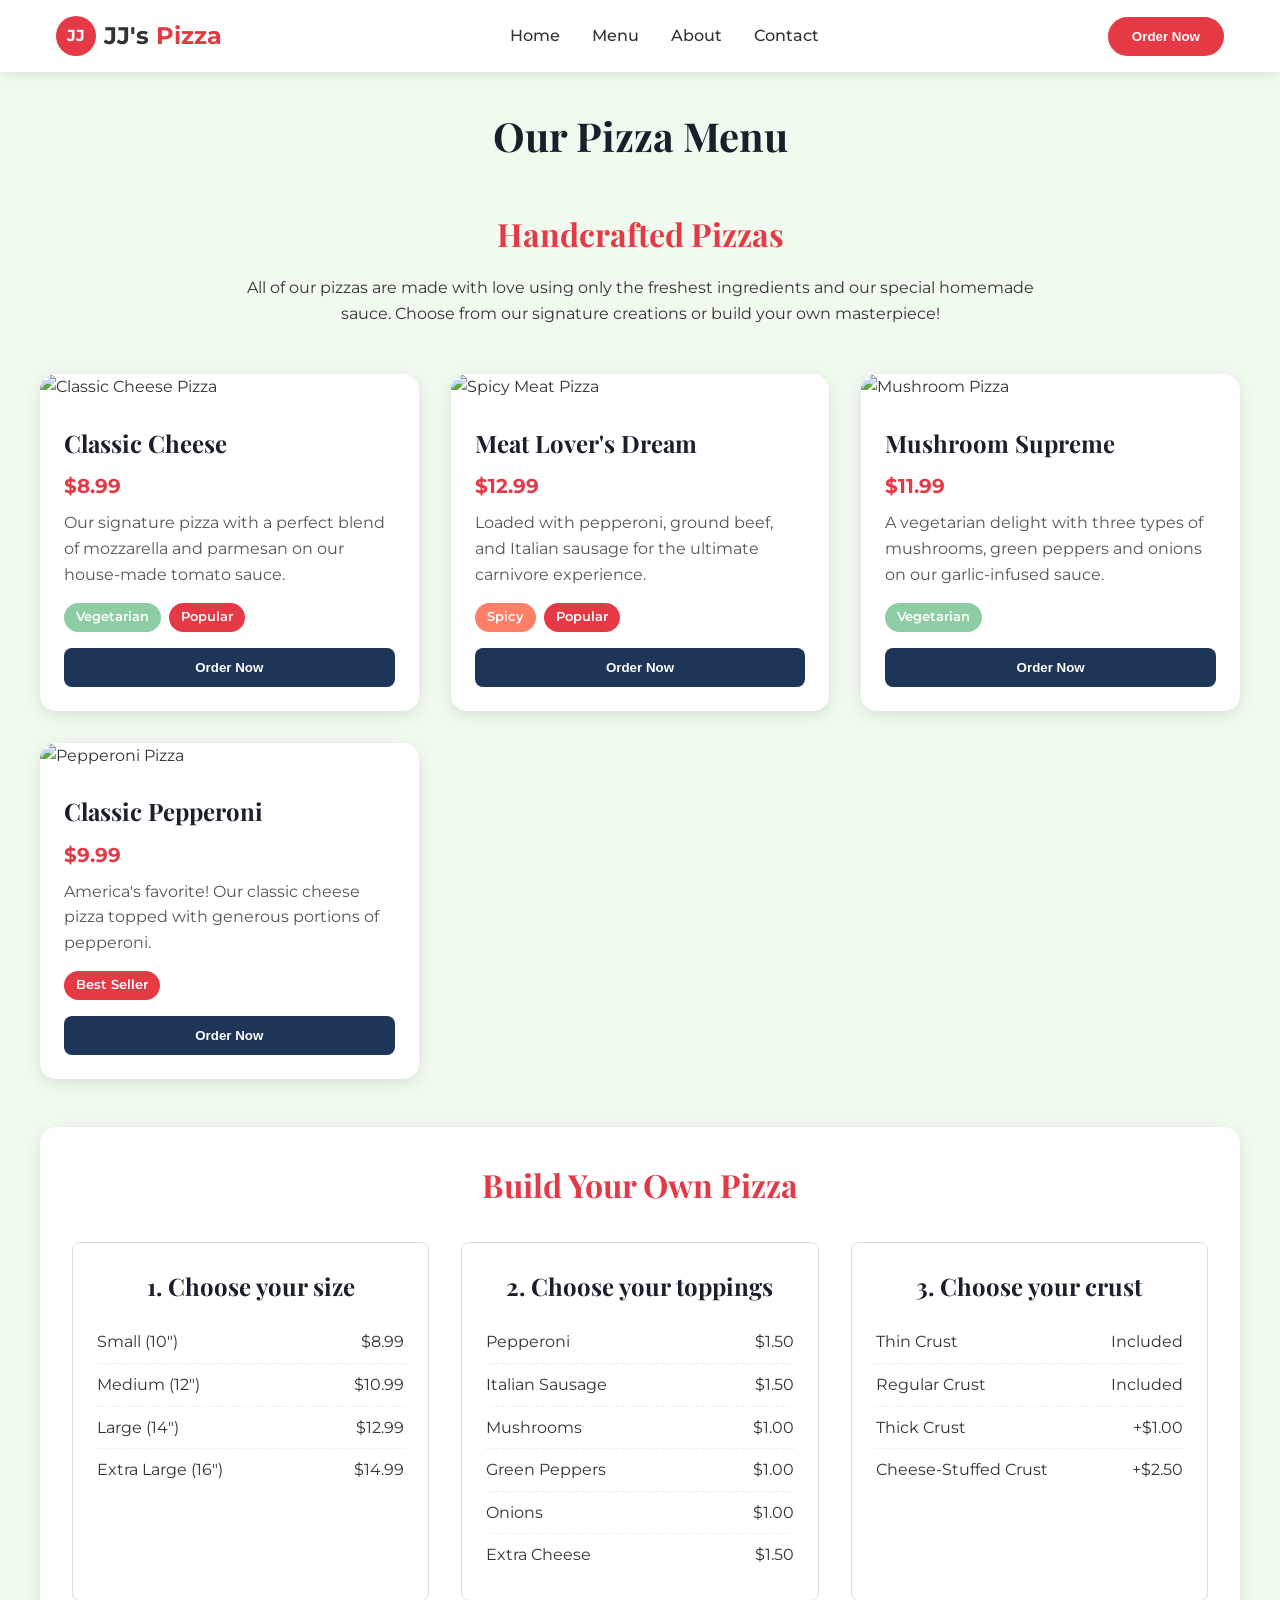
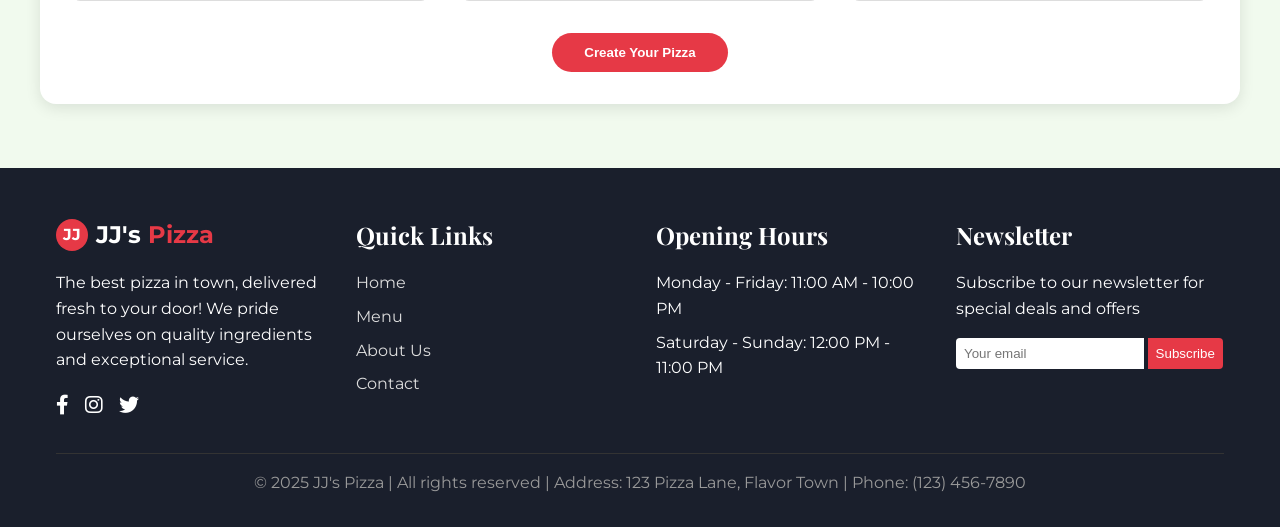
==== menu.html @ 58b64097 "Create menu.html" ====
<!DOCTYPE html>
<html lang="en">
<head>
    <meta charset="UTF-8">
    <meta name="viewport" content="width=device-width, initial-scale=1.0">
    <title>JJ's Pizza - Our Menu</title>
    <style>
        /* Basic reset */
        * {
            margin: 0;
            padding: 0;
            box-sizing: border-box;
        }
        
        /* Typography */
        body {
            font-family: 'Montserrat', sans-serif;
            line-height: 1.6;
            color: #333;
            background-color: #f1faee;
        }
        
        h1, h2, h3 {
            font-family: 'Playfair Display', serif;
            color: #1A1F2C;
            margin-bottom: 1rem;
        }
        
        h1 {
            font-size: 2.5rem;
            margin-bottom: 0.5rem;
            text-align: center;
            padding-top: 2rem;
        }
        
        h2 {
            font-size: 2rem;
            color: #e63946;
        }
        
        h3 {
            font-size: 1.5rem;
        }
        
        p {
            margin-bottom: 1rem;
        }
        
        a {
            text-decoration: none;
            color: #e63946;
            transition: color 0.3s;
        }
        
        a:hover {
            color: #1d3557;
        }
        
        /* Layout */
        .container {
            max-width: 1200px;
            margin: 0 auto;
            padding: 0 1rem;
        }
        
        /* Header & Navigation */
        header {
            background-color: white;
            box-shadow: 0 2px 10px rgba(0, 0, 0, 0.1);
            position: sticky;
            top: 0;
            z-index: 100;
        }
        
        nav {
            display: flex;
            justify-content: space-between;
            align-items: center;
            padding: 1rem 0;
        }
        
        .logo {
            display: flex;
            align-items: center;
            gap: 0.5rem;
        }
        
        .logo-circle {
            width: 2.5rem;
            height: 2.5rem;
            background-color: #e63946;
            border-radius: 50%;
            display: flex;
            align-items: center;
            justify-content: center;
            color: white;
            font-weight: bold;
        }
        
        .nav-links {
            display: flex;
            gap: 2rem;
        }
        
        .nav-links a {
            font-weight: 500;
            color: #333;
        }
        
        .nav-links a:hover {
            color: #e63946;
        }
        
        .order-btn {
            background-color: #e63946;
            color: white;
            padding: 0.75rem 1.5rem;
            border-radius: 9999px;
            font-weight: 600;
            border: none;
            cursor: pointer;
            transition: background-color 0.3s;
        }
        
        .order-btn:hover {
            background-color: #c1121f;
            color: white;
        }
        
        /* Mobile menu */
        .mobile-menu-btn {
            display: none;
            background: none;
            border: none;
            font-size: 1.5rem;
            cursor: pointer;
            color: #333;
        }
        
        .mobile-menu {
            display: none;
            flex-direction: column;
            background-color: white;
            padding: 1rem;
            gap: 1rem;
            box-shadow: 0 4px 6px rgba(0, 0, 0, 0.1);
        }
        
        /* Menu Section */
        .menu-section {
            padding: 2rem 0 4rem;
        }
        
        .menu-intro {
            text-align: center;
            max-width: 800px;
            margin: 0 auto 3rem;
        }
        
        .menu-grid {
            display: grid;
            grid-template-columns: repeat(auto-fill, minmax(300px, 1fr));
            gap: 2rem;
            margin-bottom: 3rem;
        }
        
        .menu-item {
            background-color: white;
            border-radius: 1rem;
            overflow: hidden;
            box-shadow: 0 4px 15px rgba(0, 0, 0, 0.1);
            transition: transform 0.3s, box-shadow 0.3s;
        }
        
        .menu-item:hover {
            transform: translateY(-5px);
            box-shadow: 0 10px 25px rgba(230, 57, 70, 0.2);
        }
        
        .menu-img {
            width: 100%;
            height: 200px;
            object-fit: cover;
        }
        
        .menu-content {
            padding: 1.5rem;
        }
        
        .menu-content h3 {
            margin-bottom: 0.5rem;
        }
        
        .menu-price {
            color: #e63946;
            font-weight: bold;
            font-size: 1.25rem;
            margin-bottom: 0.5rem;
        }
        
        .menu-description {
            color: #555;
            margin-bottom: 1rem;
        }
        
        .menu-tags {
            display: flex;
            gap: 0.5rem;
            flex-wrap: wrap;
            margin-bottom: 1rem;
        }
        
        .tag {
            background-color: #f1faee;
            color: #1d3557;
            padding: 0.25rem 0.75rem;
            border-radius: 2rem;
            font-size: 0.8rem;
            font-weight: 600;
        }
        
        .tag.vegetarian {
            background-color: #8ecca3;
            color: white;
        }
        
        .tag.spicy {
            background-color: #ff7e67;
            color: white;
        }
        
        .tag.popular {
            background-color: #e63946;
            color: white;
        }
        
        .order-now-btn {
            width: 100%;
            background-color: #1d3557;
            color: white;
            border: none;
            padding: 0.75rem;
            border-radius: 0.5rem;
            font-weight: 600;
            cursor: pointer;
            transition: background-color 0.3s;
        }
        
        .order-now-btn:hover {
            background-color: #2a4a73;
        }
        
        /* Custom pizza section */
        .custom-pizza {
            background-color: white;
            border-radius: 1rem;
            padding: 2rem;
            box-shadow: 0 4px 15px rgba(0, 0, 0, 0.1);
        }
        
        .custom-pizza h2 {
            text-align: center;
            margin-bottom: 2rem;
        }
        
        .custom-options {
            display: grid;
            grid-template-columns: repeat(auto-fit, minmax(250px, 1fr));
            gap: 2rem;
        }
        
        .option-group {
            border: 1px solid #ddd;
            border-radius: 0.5rem;
            padding: 1.5rem;
        }
        
        .option-group h3 {
            margin-bottom: 1rem;
            text-align: center;
        }
        
        .option {
            display: flex;
            justify-content: space-between;
            padding: 0.5rem 0;
            border-bottom: 1px dashed #eee;
        }
        
        .option:last-child {
            border-bottom: none;
        }
        
        .custom-pizza-btn {
            display: block;
            margin: 2rem auto 0;
            background-color: #e63946;
            color: white;
            border: none;
            padding: 0.75rem 2rem;
            border-radius: 9999px;
            font-weight: 600;
            cursor: pointer;
            transition: background-color 0.3s;
        }
        
        .custom-pizza-btn:hover {
            background-color: #c1121f;
        }
        
        /* Footer */
        footer {
            background-color: #1A1F2C;
            color: white;
            padding: 3rem 0 1rem;
        }
        
        .footer-content {
            display: grid;
            grid-template-columns: repeat(auto-fit, minmax(250px, 1fr));
            gap: 2rem;
            margin-bottom: 2rem;
        }
        
        .footer-logo {
            margin-bottom: 1rem;
        }
        
        .social-links {
            display: flex;
            gap: 1rem;
            margin-top: 1rem;
        }
        
        .social-links a {
            color: #fff;
            font-size: 1.25rem;
        }
        
        .footer-section h3 {
            color: white;
            margin-bottom: 1rem;
        }
        
        .footer-links {
            list-style: none;
        }
        
        .footer-links li {
            margin-bottom: 0.5rem;
        }
        
        .footer-links a {
            color: #ddd;
        }
        
        .footer-links a:hover {
            color: #e63946;
        }
        
        .footer-bottom {
            text-align: center;
            border-top: 1px solid #333;
            padding-top: 1rem;
            color: #999;
        }
        
        /* Responsive Design */
        @media (max-width: 768px) {
            .nav-links, .order-btn {
                display: none;
            }
            
            .mobile-menu-btn {
                display: block;
            }
            
            .mobile-menu.active {
                display: flex;
            }
            
            .menu-grid {
                grid-template-columns: 1fr;
            }
            
            .custom-options {
                grid-template-columns: 1fr;
            }
        }
    </style>
    <link href="https://fonts.googleapis.com/css2?family=Montserrat:wght@400;500;600;700&family=Playfair+Display:wght@400;700&display=swap" rel="stylesheet">
    <link rel="stylesheet" href="https://cdnjs.cloudflare.com/ajax/libs/font-awesome/6.0.0-beta3/css/all.min.css">
</head>
<body>
    <header>
        <div class="container">
            <nav>
                <div class="logo">
                    <div class="logo-circle">JJ</div>
                    <span style="font-size: 1.5rem; font-weight: bold;">JJ's <span style="color: #e63946;">Pizza</span></span>
                </div>
                
                <div class="nav-links">
                    <a href="index.html">Home</a>
                    <a href="menu.html" class="active">Menu</a>
                    <a href="index.html#about">About</a>
                    <a href="index.html#contact">Contact</a>
                </div>
                
                <button class="order-btn">Order Now</button>
                
                <button class="mobile-menu-btn" onclick="toggleMobileMenu()">
                    <i class="fas fa-bars"></i>
                </button>
            </nav>
            
            <div class="mobile-menu" id="mobileMenu">
                <a href="index.html">Home</a>
                <a href="menu.html">Menu</a>
                <a href="index.html#about">About</a>
                <a href="index.html#contact">Contact</a>
                <button class="order-btn">Order Now</button>
            </div>
        </div>
    </header>
    
    <main>
        <h1>Our Pizza Menu</h1>
        
        <section class="menu-section container">
            <div class="menu-intro">
                <h2>Handcrafted Pizzas</h2>
                <p>All of our pizzas are made with love using only the freshest ingredients and our special homemade sauce. Choose from our signature creations or build your own masterpiece!</p>
            </div>
            
            <div class="menu-grid">
                <div class="menu-item">
                    <img src="/lovable-uploads/b6e91b5d-5850-4581-acec-68bf07fb73cc.png" alt="Classic Cheese Pizza" class="menu-img">
                    <div class="menu-content">
                        <h3>Classic Cheese</h3>
                        <div class="menu-price">$8.99</div>
                        <p class="menu-description">Our signature pizza with a perfect blend of mozzarella and parmesan on our house-made tomato sauce.</p>
                        <div class="menu-tags">
                            <span class="tag vegetarian">Vegetarian</span>
                            <span class="tag popular">Popular</span>
                        </div>
                        <button class="order-now-btn">Order Now</button>
                    </div>
                </div>
                
                <div class="menu-item">
                    <img src="/lovable-uploads/1daa0d5e-fe73-4b91-9747-bc36597c0eeb.png" alt="Spicy Meat Pizza" class="menu-img">
                    <div class="menu-content">
                        <h3>Meat Lover's Dream</h3>
                        <div class="menu-price">$12.99</div>
                        <p class="menu-description">Loaded with pepperoni, ground beef, and Italian sausage for the ultimate carnivore experience.</p>
                        <div class="menu-tags">
                            <span class="tag spicy">Spicy</span>
                            <span class="tag popular">Popular</span>
                        </div>
                        <button class="order-now-btn">Order Now</button>
                    </div>
                </div>
                
                <div class="menu-item">
                    <img src="/lovable-uploads/412fe7f3-ae8f-4ecc-997b-cab8dad15ffd.png" alt="Mushroom Pizza" class="menu-img">
                    <div class="menu-content">
                        <h3>Mushroom Supreme</h3>
                        <div class="menu-price">$11.99</div>
                        <p class="menu-description">A vegetarian delight with three types of mushrooms, green peppers and onions on our garlic-infused sauce.</p>
                        <div class="menu-tags">
                            <span class="tag vegetarian">Vegetarian</span>
                        </div>
                        <button class="order-now-btn">Order Now</button>
                    </div>
                </div>
                
                <div class="menu-item">
                    <img src="/lovable-uploads/3f5a999c-943a-43e2-89e0-77af37e440d2.png" alt="Pepperoni Pizza" class="menu-img">
                    <div class="menu-content">
                        <h3>Classic Pepperoni</h3>
                        <div class="menu-price">$9.99</div>
                        <p class="menu-description">America's favorite! Our classic cheese pizza topped with generous portions of pepperoni.</p>
                        <div class="menu-tags">
                            <span class="tag popular">Best Seller</span>
                        </div>
                        <button class="order-now-btn">Order Now</button>
                    </div>
                </div>
            </div>
            
            <div class="custom-pizza">
                <h2>Build Your Own Pizza</h2>
                
                <div class="custom-options">
                    <div class="option-group">
                        <h3>1. Choose your size</h3>
                        <div class="option">
                            <span>Small (10")</span>
                            <span>$8.99</span>
                        </div>
                        <div class="option">
                            <span>Medium (12")</span>
                            <span>$10.99</span>
                        </div>
                        <div class="option">
                            <span>Large (14")</span>
                            <span>$12.99</span>
                        </div>
                        <div class="option">
                            <span>Extra Large (16")</span>
                            <span>$14.99</span>
                        </div>
                    </div>
                    
                    <div class="option-group">
                        <h3>2. Choose your toppings</h3>
                        <div class="option">
                            <span>Pepperoni</span>
                            <span>$1.50</span>
                        </div>
                        <div class="option">
                            <span>Italian Sausage</span>
                            <span>$1.50</span>
                        </div>
                        <div class="option">
                            <span>Mushrooms</span>
                            <span>$1.00</span>
                        </div>
                        <div class="option">
                            <span>Green Peppers</span>
                            <span>$1.00</span>
                        </div>
                        <div class="option">
                            <span>Onions</span>
                            <span>$1.00</span>
                        </div>
                        <div class="option">
                            <span>Extra Cheese</span>
                            <span>$1.50</span>
                        </div>
                    </div>
                    
                    <div class="option-group">
                        <h3>3. Choose your crust</h3>
                        <div class="option">
                            <span>Thin Crust</span>
                            <span>Included</span>
                        </div>
                        <div class="option">
                            <span>Regular Crust</span>
                            <span>Included</span>
                        </div>
                        <div class="option">
                            <span>Thick Crust</span>
                            <span>+$1.00</span>
                        </div>
                        <div class="option">
                            <span>Cheese-Stuffed Crust</span>
                            <span>+$2.50</span>
                        </div>
                    </div>
                </div>
                
                <button class="custom-pizza-btn">Create Your Pizza</button>
            </div>
        </section>
    </main>
    
    <footer>
        <div class="container">
            <div class="footer-content">
                <div class="footer-section">
                    <div class="footer-logo">
                        <div style="display: flex; align-items: center; gap: 0.5rem;">
                            <div style="width: 2rem; height: 2rem; background-color: #e63946; border-radius: 50%; display: flex; align-items: center; justify-content: center; color: white; font-weight: bold;">JJ</div>
                            <span style="font-size: 1.5rem; font-weight: bold; color: white;">JJ's <span style="color: #e63946;">Pizza</span></span>
                        </div>
                    </div>
                    <p>The best pizza in town, delivered fresh to your door! We pride ourselves on quality ingredients and exceptional service.</p>
                    <div class="social-links">
                        <a href="#"><i class="fab fa-facebook-f"></i></a>
                        <a href="#"><i class="fab fa-instagram"></i></a>
                        <a href="#"><i class="fab fa-twitter"></i></a>
                    </div>
                </div>
                
                <div class="footer-section">
                    <h3>Quick Links</h3>
                    <ul class="footer-links">
                        <li><a href="index.html">Home</a></li>
                        <li><a href="menu.html">Menu</a></li>
                        <li><a href="index.html#about">About Us</a></li>
                        <li><a href="index.html#contact">Contact</a></li>
                    </ul>
                </div>
                
                <div class="footer-section">
                    <h3>Opening Hours</h3>
                    <ul class="footer-links">
                        <li>Monday - Friday: 11:00 AM - 10:00 PM</li>
                        <li>Saturday - Sunday: 12:00 PM - 11:00 PM</li>
                    </ul>
                </div>
                
                <div class="footer-section">
                    <h3>Newsletter</h3>
                    <p>Subscribe to our newsletter for special deals and offers</p>
                    <div class="newsletter-form">
                        <input type="email" placeholder="Your email" style="padding: 0.5rem; border: none; border-radius: 0.25rem 0 0 0.25rem; width: 70%;">
                        <button style="background-color: #e63946; color: white; border: none; padding: 0.5rem; border-radius: 0 0.25rem 0.25rem 0; cursor: pointer;">Subscribe</button>
                    </div>
                </div>
            </div>
            
            <div class="footer-bottom">
                <p>&copy; 2025 JJ's Pizza | All rights reserved | Address: 123 Pizza Lane, Flavor Town | Phone: (123) 456-7890</p>
            </div>
        </div>
    </footer>
    
    <script>
        function toggleMobileMenu() {
            const mobileMenu = document.getElementById('mobileMenu');
            mobileMenu.classList.toggle('active');
        }
    </script>
</body>
</html>
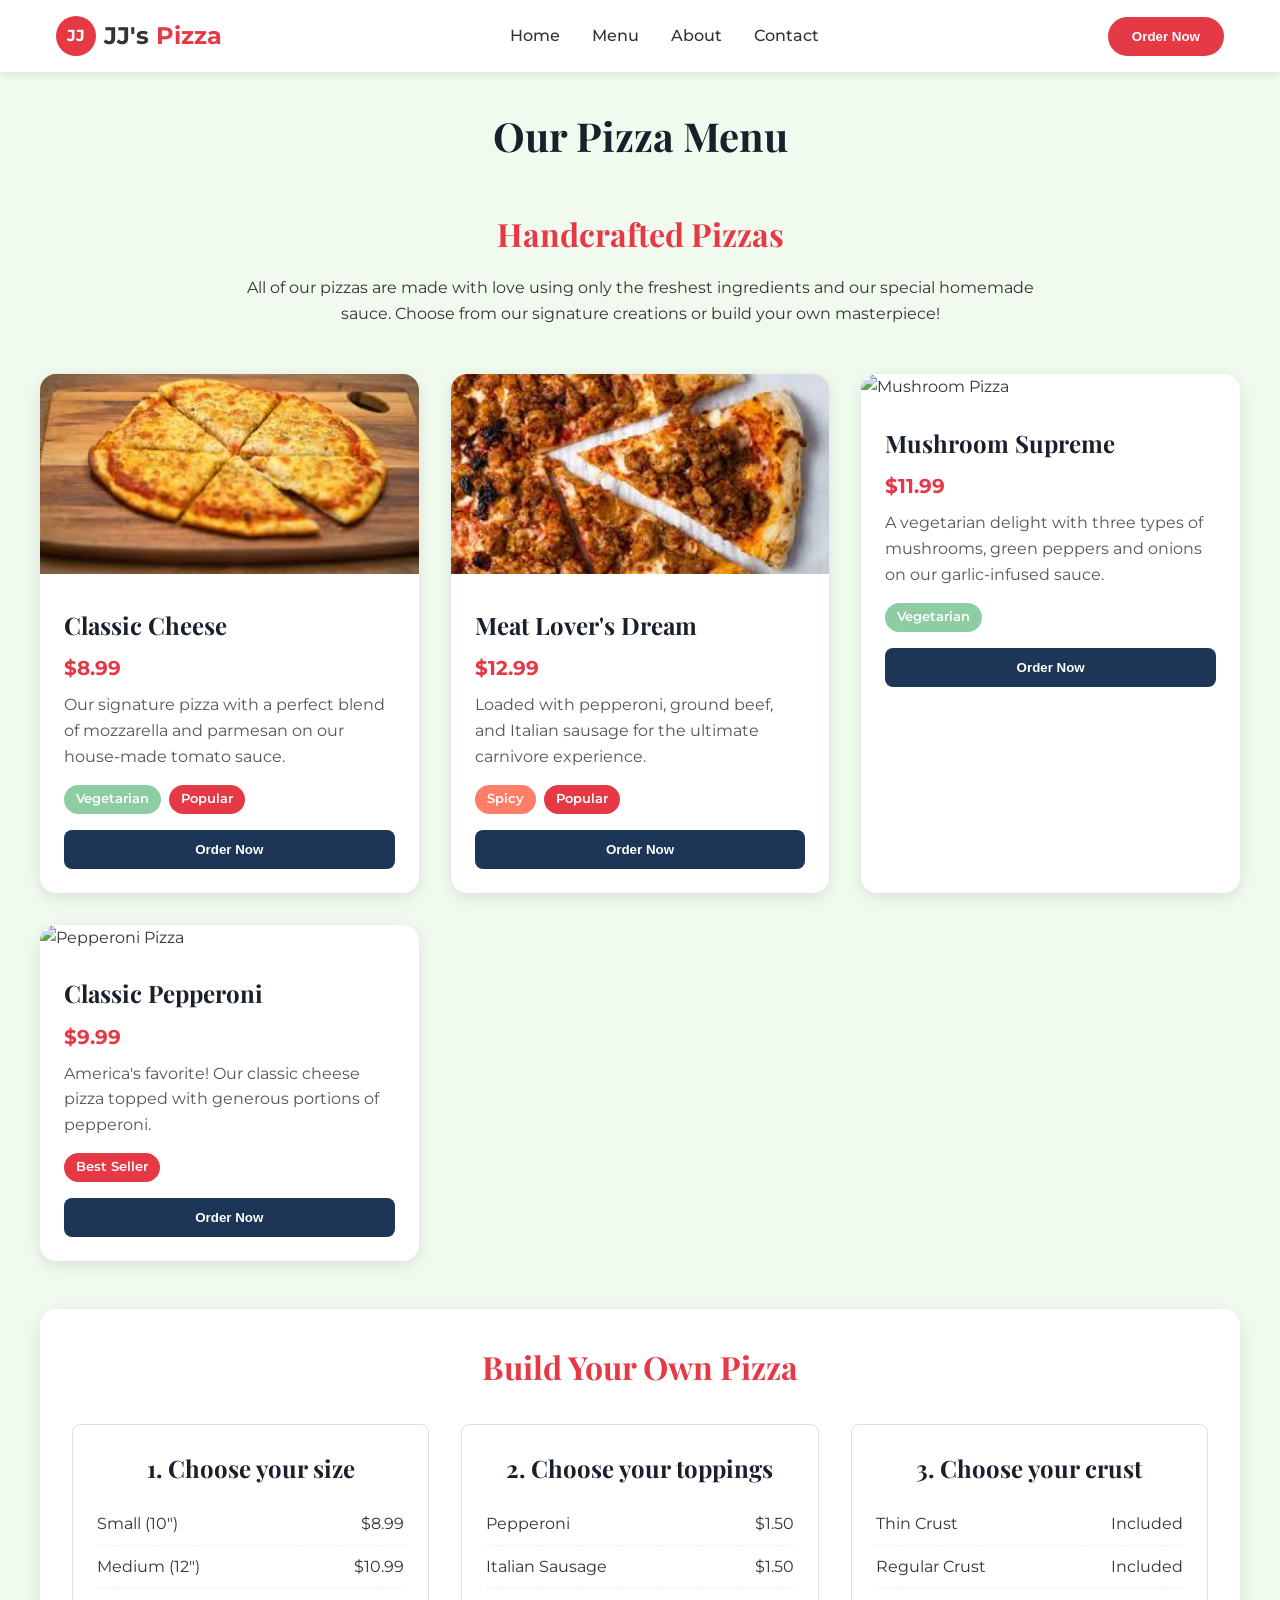
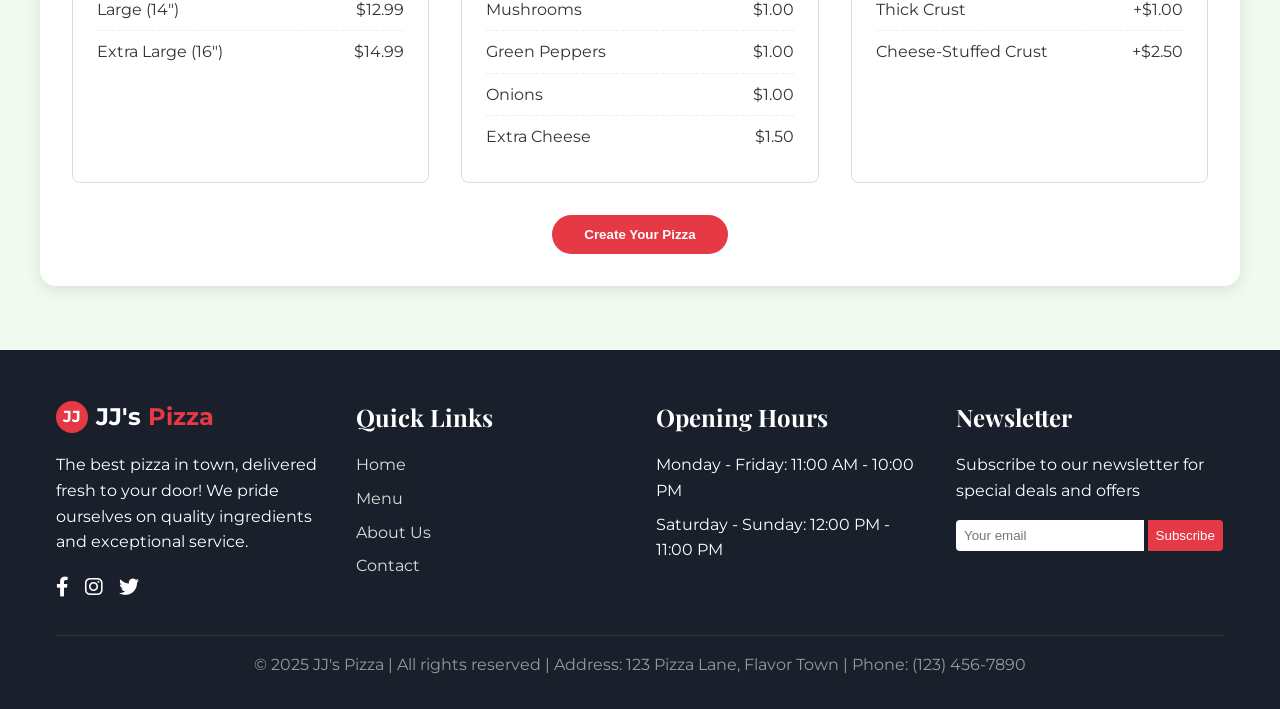
==== commit ab6a86f6: "Update menu.html" ====
--- a/menu.html
+++ b/menu.html
@@ -435,7 +435,7 @@
             
             <div class="menu-grid">
                 <div class="menu-item">
-                    <img src="/lovable-uploads/b6e91b5d-5850-4581-acec-68bf07fb73cc.png" alt="Classic Cheese Pizza" class="menu-img">
+                    <img src="pizzafour.jfif" class="menu-img">
                     <div class="menu-content">
                         <h3>Classic Cheese</h3>
                         <div class="menu-price">$8.99</div>
@@ -449,7 +449,7 @@
                 </div>
                 
                 <div class="menu-item">
-                    <img src="/lovable-uploads/1daa0d5e-fe73-4b91-9747-bc36597c0eeb.png" alt="Spicy Meat Pizza" class="menu-img">
+                    <img src="pizza.jfif" alt="Spicy Meat Pizza" class="menu-img">
                     <div class="menu-content">
                         <h3>Meat Lover's Dream</h3>
                         <div class="menu-price">$12.99</div>
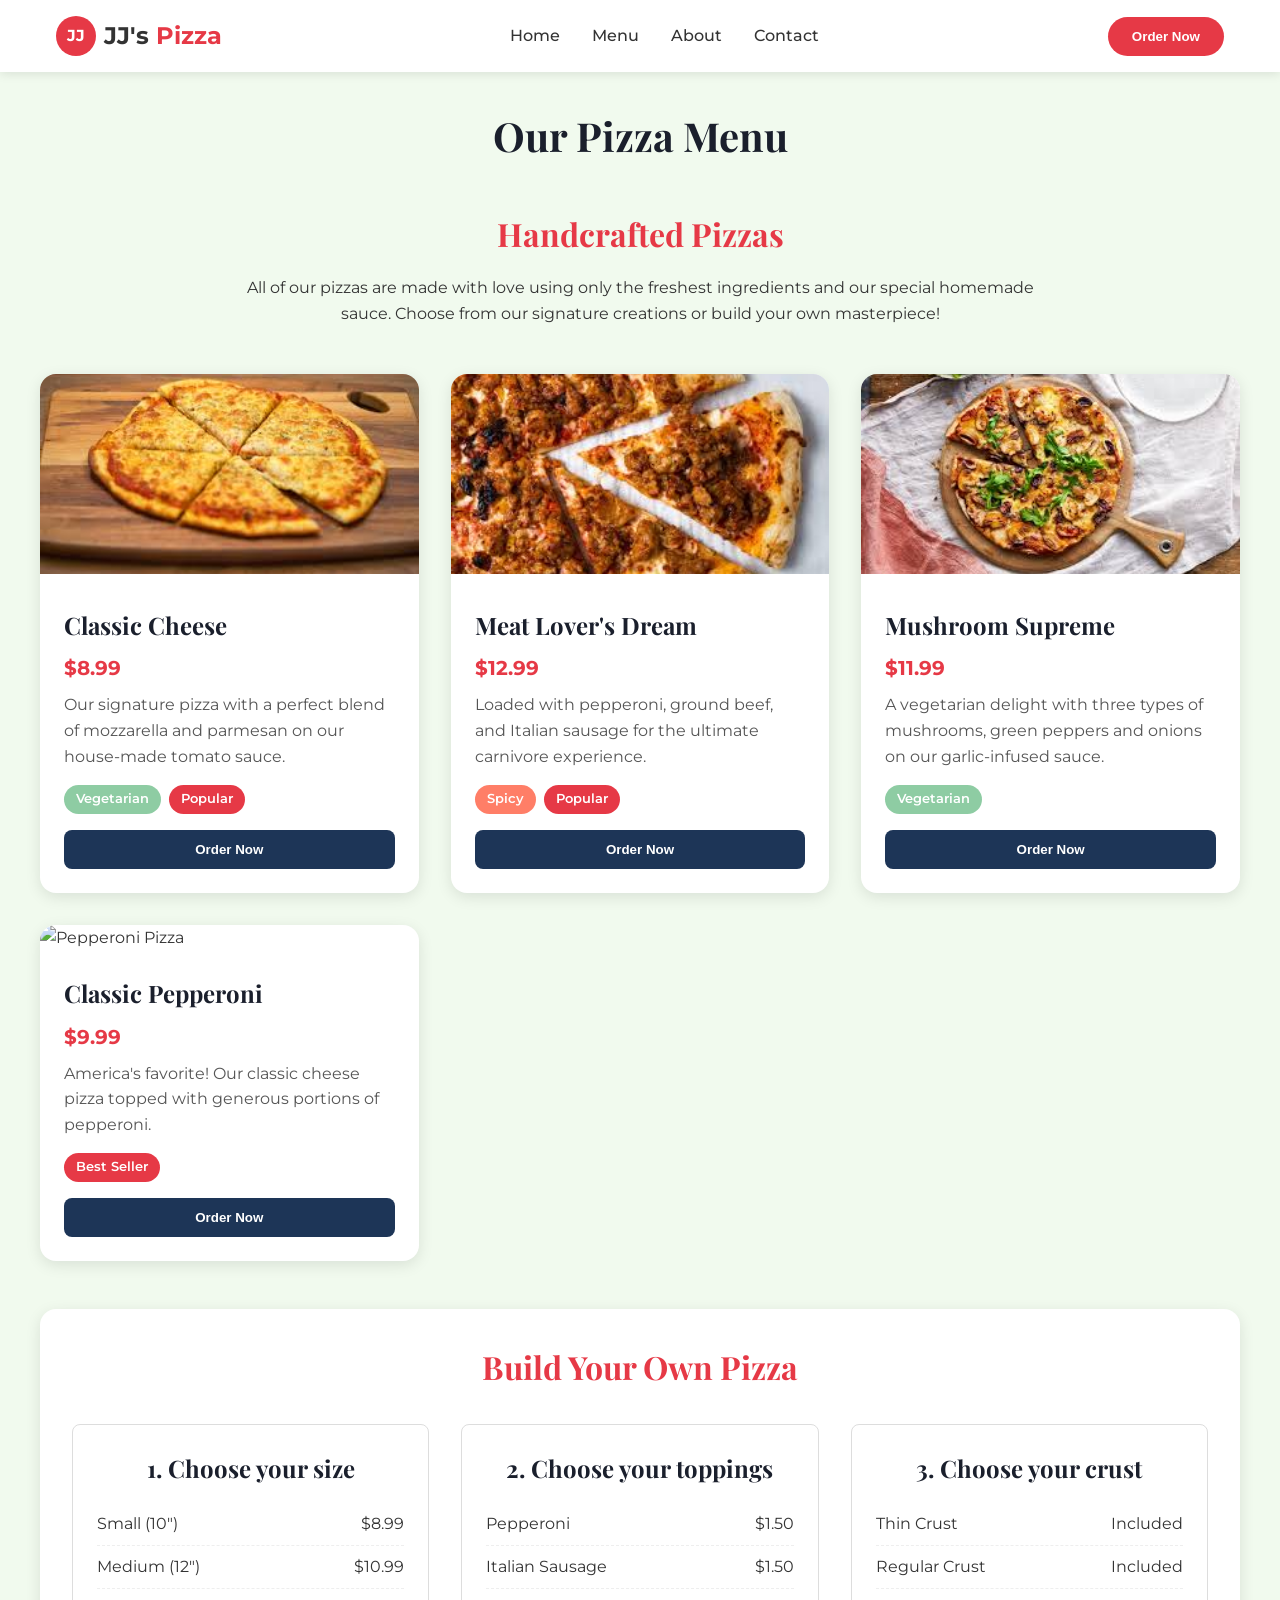
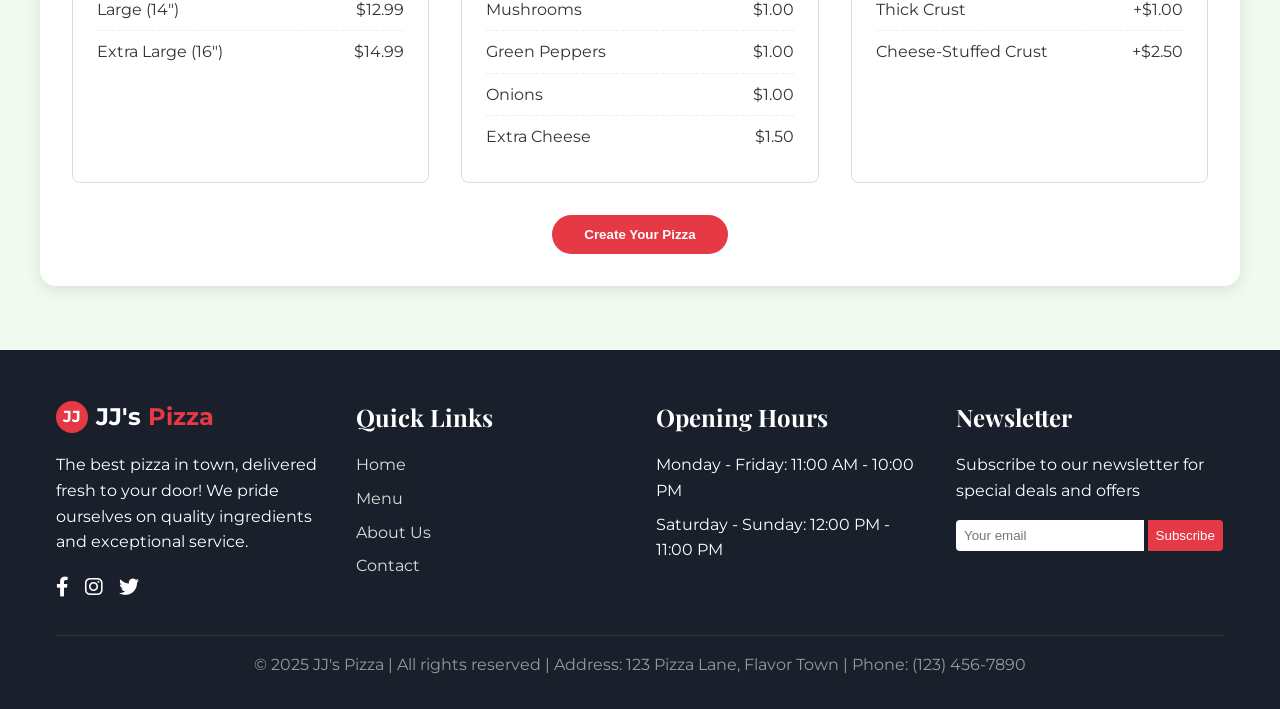
==== commit 2633c483: "Update menu.html" ====
--- a/menu.html
+++ b/menu.html
@@ -463,7 +463,7 @@
                 </div>
                 
                 <div class="menu-item">
-                    <img src="/lovable-uploads/412fe7f3-ae8f-4ecc-997b-cab8dad15ffd.png" alt="Mushroom Pizza" class="menu-img">
+                    <img src="pizzafive.jfif" alt="Mushroom Pizza" class="menu-img">
                     <div class="menu-content">
                         <h3>Mushroom Supreme</h3>
                         <div class="menu-price">$11.99</div>
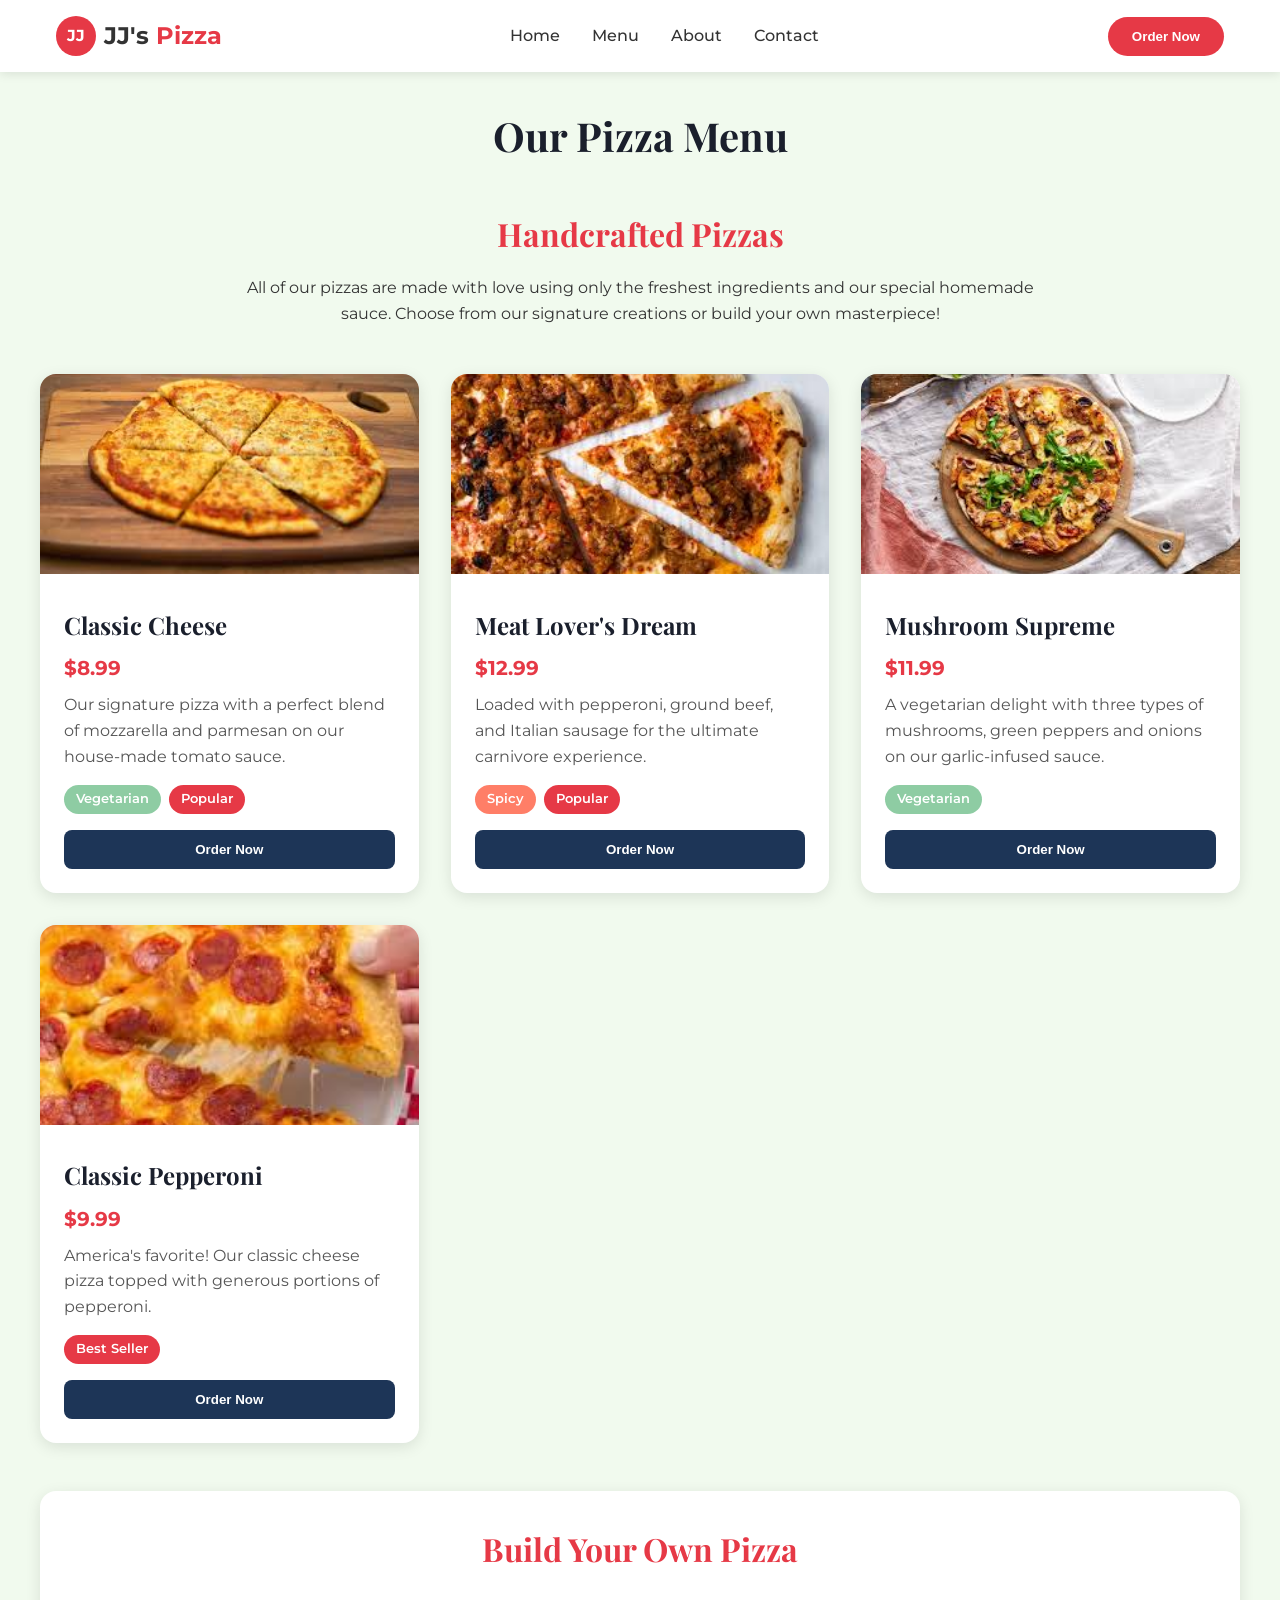
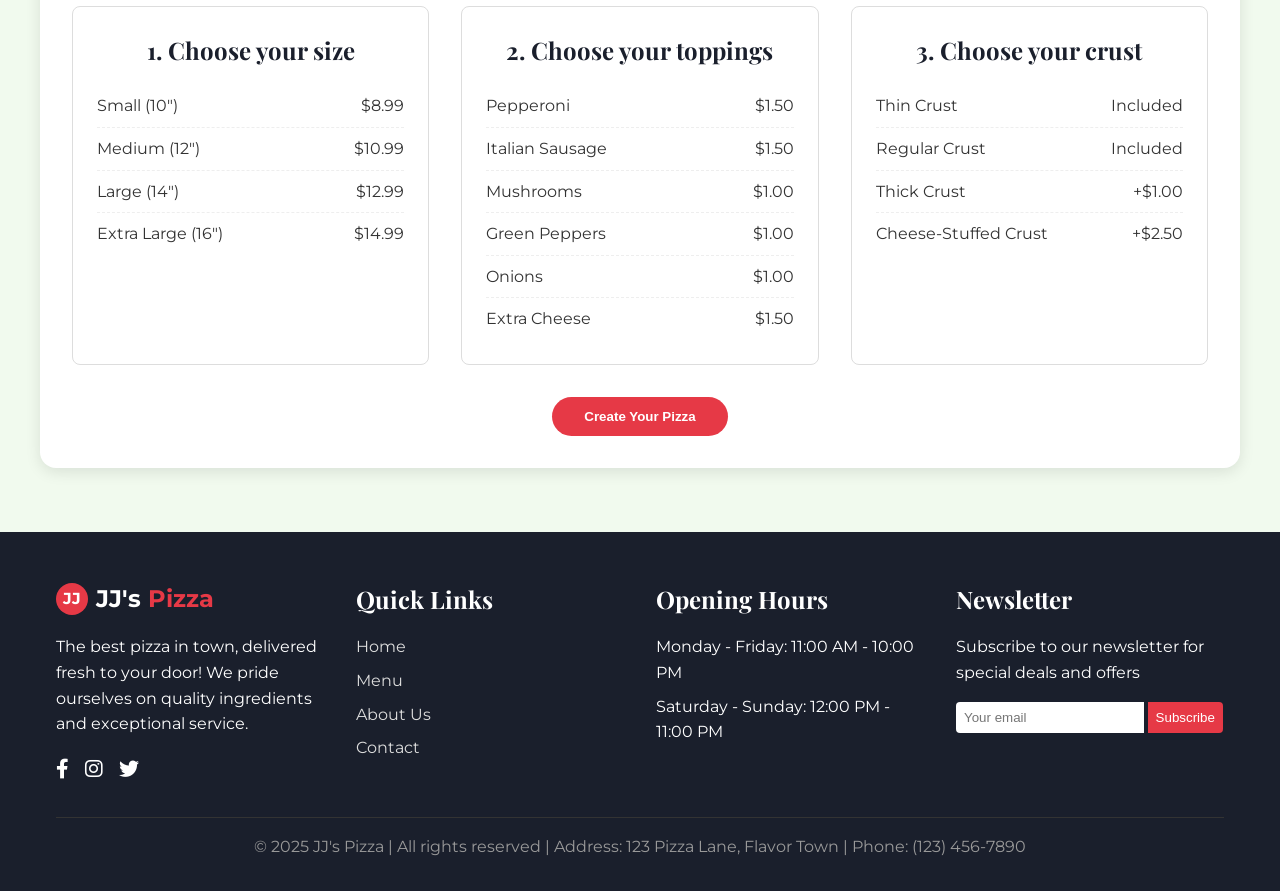
==== commit 7a859b92: "Update menu.html" ====
--- a/menu.html
+++ b/menu.html
@@ -476,7 +476,7 @@
                 </div>
                 
                 <div class="menu-item">
-                    <img src="/lovable-uploads/3f5a999c-943a-43e2-89e0-77af37e440d2.png" alt="Pepperoni Pizza" class="menu-img">
+                    <img src="pizzasix.jfif" alt="Pepperoni Pizza" class="menu-img">
                     <div class="menu-content">
                         <h3>Classic Pepperoni</h3>
                         <div class="menu-price">$9.99</div>
